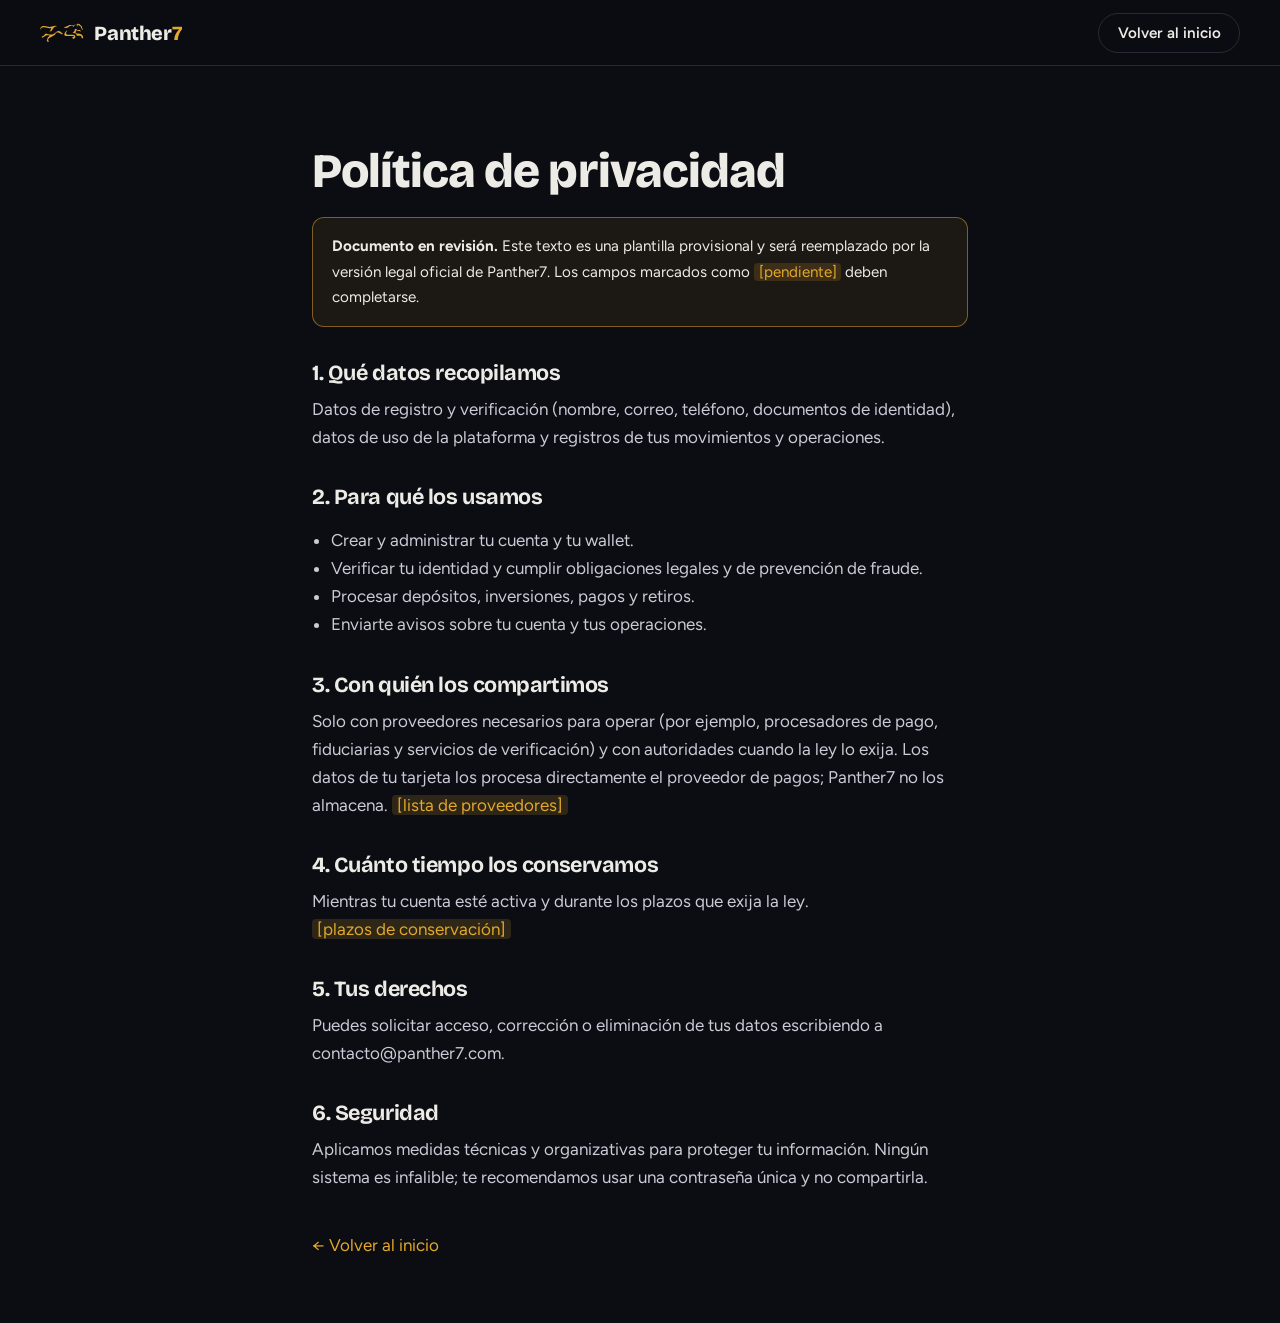
==== privacidad.html @ 4c56c74f "Contacto (correo y telefono), enlaces legales y paginas legales de plantilla marcadas como borrador " ====
<!doctype html>
<html lang="es">
<head>
<meta charset="utf-8">
<meta name="viewport" content="width=device-width,initial-scale=1">
<meta name="robots" content="noindex">
<title>Política de privacidad · Panther7</title>
<meta name="description" content="Política de privacidad de Panther7 (plantilla provisional).">
<meta name="theme-color" content="#0c0e13">
<link rel="icon" type="image/svg+xml" href="img/favicon.svg">
<link rel="preconnect" href="https://fonts.googleapis.com">
<link rel="preconnect" href="https://fonts.gstatic.com" crossorigin>
<link href="https://fonts.googleapis.com/css2?family=Bricolage+Grotesque:opsz,wght@12..96,500;12..96,700;12..96,800&family=Figtree:wght@400;500;600&display=swap" rel="stylesheet">
<link rel="stylesheet" href="css/site.css">
</head>
<body>
<header class="nav scrolled">
  <a class="brand" href="index.html" aria-label="Panther7"><img src="img/panther-gold.svg" alt="" width="44" height="19"><span>Panther<b>7</b></span></a>
  <div class="acciones"><a class="btn ghost" href="index.html">Volver al inicio</a></div>
</header>
<main class="legal">
<h1>Política de privacidad</h1>
<p class="borrador"><strong>Documento en revisión.</strong> Este texto es una plantilla provisional y será reemplazado por la versión legal oficial de Panther7. Los campos marcados como <span class="pendiente">[pendiente]</span> deben completarse.</p>

<h2>1. Qué datos recopilamos</h2>
<p>Datos de registro y verificación (nombre, correo, teléfono, documentos de identidad), datos de uso de la plataforma y registros de tus movimientos y operaciones.</p>
<h2>2. Para qué los usamos</h2>
<ul>
<li>Crear y administrar tu cuenta y tu wallet.</li>
<li>Verificar tu identidad y cumplir obligaciones legales y de prevención de fraude.</li>
<li>Procesar depósitos, inversiones, pagos y retiros.</li>
<li>Enviarte avisos sobre tu cuenta y tus operaciones.</li>
</ul>
<h2>3. Con quién los compartimos</h2>
<p>Solo con proveedores necesarios para operar (por ejemplo, procesadores de pago, fiduciarias y servicios de verificación) y con autoridades cuando la ley lo exija. Los datos de tu tarjeta los procesa directamente el proveedor de pagos; Panther7 no los almacena. <span class="pendiente">[lista de proveedores]</span></p>
<h2>4. Cuánto tiempo los conservamos</h2>
<p>Mientras tu cuenta esté activa y durante los plazos que exija la ley. <span class="pendiente">[plazos de conservación]</span></p>
<h2>5. Tus derechos</h2>
<p>Puedes solicitar acceso, corrección o eliminación de tus datos escribiendo a <a href="mailto:contacto@panther7.com">contacto@panther7.com</a>.</p>
<h2>6. Seguridad</h2>
<p>Aplicamos medidas técnicas y organizativas para proteger tu información. Ningún sistema es infalible; te recomendamos usar una contraseña única y no compartirla.</p>

<a class="volver" href="index.html">← Volver al inicio</a>
</main>
</body>
</html>
---- css/site.css ----
:root{
  --bg:#0b0d12; --panel:#12151c; --panel2:#171b24; --line:#262b38;
  --text:#ecebe6; --mute:#9aa1b2; --gold:#e3a82b; --gold-d:#b98512; --ink:#14100a;
  --r:16px; --max:1180px; --g:clamp(1.1rem,4vw,2.5rem);
  --display:'Bricolage Grotesque','Segoe UI',system-ui,sans-serif;
  --body:'Figtree','Segoe UI',system-ui,sans-serif;
}
*{box-sizing:border-box}
html{scroll-behavior:smooth;scroll-padding-top:5rem}
body{margin:0;background:var(--bg);color:var(--text);font:400 1.0625rem/1.65 var(--body);-webkit-font-smoothing:antialiased}
img{max-width:100%;display:block}
a{color:inherit;text-decoration:none}
h1,h2,h3{font-family:var(--display);margin:0;line-height:1.08;letter-spacing:-.02em}
p{margin:0}
.skip{position:absolute;left:-999px;top:.5rem;background:var(--gold);color:var(--ink);padding:.6rem 1rem;border-radius:10px;z-index:100}
.skip:focus{left:.5rem}
:focus-visible{outline:2px solid var(--gold);outline-offset:3px;border-radius:6px}

/* Barra */
.nav{position:sticky;top:0;z-index:50;display:flex;align-items:center;gap:1.5rem;padding:.8rem var(--g);background:rgba(11,13,18,.82);backdrop-filter:blur(14px);border-bottom:1px solid transparent;transition:border-color .2s}
.nav.scrolled{border-color:var(--line)}
.brand{display:flex;align-items:center;gap:.65rem;font:800 1.25rem/1 var(--display);letter-spacing:-.02em}
.brand b{color:var(--gold);font-weight:800}
.links{display:flex;gap:1.6rem;margin-left:1.5rem;font-size:.95rem;color:var(--mute)}
.links a{transition:color .15s}.links a:hover{color:var(--text)}
.acciones{margin-left:auto;display:flex;align-items:center;gap:.6rem}
.idioma{display:flex;padding:3px;border:1px solid var(--line);border-radius:999px;background:var(--panel)}
.idioma button{border:0;background:transparent;color:var(--mute);font:600 .78rem var(--body);padding:.32rem .65rem;border-radius:999px;cursor:pointer}
.idioma button[aria-pressed="true"]{background:var(--gold);color:var(--ink)}
.btn{display:inline-flex;align-items:center;justify-content:center;gap:.5rem;font:600 .95rem var(--body);padding:.62rem 1.15rem;border-radius:999px;border:1px solid transparent;cursor:pointer;transition:transform .15s,background .15s,border-color .15s,color .15s}
.btn.gold{background:var(--gold);color:var(--ink)}.btn.gold:hover{background:#f0b838;transform:translateY(-1px)}
.btn.ghost{border-color:var(--line);color:var(--text)}.btn.ghost:hover{border-color:var(--gold);color:var(--gold)}
.btn.grande{padding:.9rem 1.7rem;font-size:1.02rem}

/* Hero */
.hero{position:relative;overflow:hidden;display:grid;grid-template-columns:1.15fr .85fr;gap:3rem;align-items:center;max-width:var(--max);margin:0 auto;padding:clamp(3rem,9vw,7rem) var(--g) clamp(3rem,8vw,6rem)}
.hero-pantera{position:absolute;right:-8%;bottom:-6%;width:min(70vw,760px);opacity:.055;pointer-events:none;filter:saturate(0) brightness(2)}
.hero-txt{position:relative}
h1{font-size:clamp(2.5rem,6.2vw,4.9rem);font-weight:800;max-width:14ch}
.lead{margin-top:1.4rem;font-size:clamp(1.05rem,1.6vw,1.22rem);color:var(--mute);max-width:46ch}
.cta{display:flex;flex-wrap:wrap;gap:.8rem;margin-top:2rem}
.puntos{list-style:none;display:flex;flex-wrap:wrap;gap:.5rem 1.6rem;margin:2.2rem 0 0;padding:0;color:var(--mute);font-size:.92rem}
.puntos li{display:flex;align-items:center;gap:.55rem}
.puntos li::before{content:"";width:6px;height:6px;border-radius:50%;background:var(--gold)}

/* Flujo: del activo a la wallet (único movimiento de la página) */
.flujo{position:relative;margin:0;display:flex;flex-direction:column;align-items:stretch}
.nodo{display:flex;flex-direction:column;gap:.2rem;padding:1.1rem 1.3rem;border:1px solid var(--line);border-radius:var(--r);background:linear-gradient(180deg,var(--panel2),var(--panel))}
.nodo-t{font:700 1.05rem var(--display)}
.nodo-s{font-size:.88rem;color:var(--mute)}
.nodo.wallet{border-color:rgba(227,168,43,.55);box-shadow:0 0 0 4px rgba(227,168,43,.06),0 20px 60px rgba(227,168,43,.08)}
.nodo-n{font:800 clamp(1.9rem,3.4vw,2.6rem)/1.1 var(--display);color:var(--gold);font-variant-numeric:tabular-nums}
.nodo-n small{font-size:.95rem;color:var(--mute);font-weight:600}
.hilo{position:relative;width:2px;height:2.6rem;margin:0 auto;background:var(--line);overflow:hidden}
.hilo i{position:absolute;left:0;top:-40%;width:100%;height:40%;background:linear-gradient(var(--gold),transparent);animation:pulso 2.4s ease-in-out infinite}
.hilo:nth-of-type(4) i{animation-delay:1.2s}
@keyframes pulso{0%{top:-40%}100%{top:100%}}
.flujo figcaption{margin-top:.9rem;text-align:center;font-size:.8rem;color:var(--mute)}

/* Secciones */
.seccion{max-width:var(--max);margin:0 auto;padding:clamp(3.5rem,8vw,6.5rem) var(--g)}
.seccion.oscura{max-width:none;background:var(--panel);border-block:1px solid var(--line)}
.seccion.oscura>*{max-width:calc(var(--max) - 2*var(--g));margin-inline:auto}
.cabecera{margin-bottom:2.6rem;max-width:44rem}
.cabecera h2,.lado h2,.final h2{font-size:clamp(1.9rem,4vw,3rem);font-weight:800}
.cabecera p{margin-top:.9rem;color:var(--mute)}

.pasos{list-style:none;margin:0;padding:0;display:grid;grid-template-columns:repeat(4,1fr);gap:2rem;counter-reset:p}
.pasos li{position:relative;padding-top:1.1rem;border-top:1px solid var(--line)}
.pasos li::before{content:"";position:absolute;top:-1px;left:0;width:2.4rem;height:2px;background:var(--gold)}
.pasos .n{display:inline-block;margin-bottom:.8rem;font:800 .95rem var(--display);color:var(--gold)}
.pasos h3{font-size:1.2rem;margin-bottom:.5rem}
.pasos p{color:var(--mute);font-size:.98rem}

.rejilla{display:grid;grid-template-columns:repeat(6,1fr);gap:1.1rem}
.rejilla article{grid-column:span 3;padding:1.6rem;border:1px solid var(--line);border-radius:var(--r);background:var(--bg)}
.rejilla article.grande{grid-column:span 3;grid-row:span 2;display:flex;flex-direction:column;justify-content:flex-end;min-height:18rem;background:radial-gradient(120% 90% at 100% 0,rgba(227,168,43,.14),transparent 60%),var(--bg);border-color:rgba(227,168,43,.35)}
.rejilla h3{font-size:1.25rem;margin-bottom:.55rem}
.rejilla p{color:var(--mute);font-size:.98rem}
.rejilla .grande h3{font-size:clamp(1.5rem,2.6vw,2rem)}

.doble{display:grid;grid-template-columns:1.1fr .9fr;gap:1.2rem}
.lado{padding:clamp(1.8rem,4vw,3rem);border-radius:calc(var(--r) + 6px);border:1px solid rgba(227,168,43,.4);background:radial-gradient(100% 80% at 0 0,rgba(227,168,43,.1),transparent 60%),var(--panel);display:flex;flex-direction:column;gap:1.1rem;align-items:flex-start}
.lado.inv{border-color:var(--line);background:var(--panel)}
.lado p{color:var(--mute);max-width:42ch}
.lista{list-style:none;margin:.2rem 0 .6rem;padding:0;display:grid;gap:.5rem}
.lista li{padding-left:1.4rem;position:relative}
.lista li::before{content:"";position:absolute;left:0;top:.62em;width:.7rem;height:2px;background:var(--gold)}

.faq{max-width:50rem}
.faq details{border-bottom:1px solid var(--line)}
.faq summary{cursor:pointer;list-style:none;padding:1.15rem 2.2rem 1.15rem 0;font:600 1.12rem var(--display);position:relative}
.faq summary::-webkit-details-marker{display:none}
.faq summary::after{content:"+";position:absolute;right:.2rem;top:.95rem;font:400 1.6rem/1 var(--body);color:var(--gold);transition:transform .2s}
.faq details[open] summary::after{transform:rotate(45deg)}
.faq details p{padding:0 2.2rem 1.3rem 0;color:var(--mute)}

.final{text-align:center;padding:clamp(4rem,9vw,7rem) var(--g);max-width:var(--max);margin:0 auto}
.final p{margin:.9rem 0 1.8rem;color:var(--mute)}

.pie{border-top:1px solid var(--line);padding:2.2rem var(--g) 2.6rem;max-width:var(--max);margin:0 auto}
.pie-fila{display:flex;flex-wrap:wrap;gap:1rem;justify-content:space-between;align-items:center}
.pie nav{display:flex;gap:1.4rem;color:var(--mute);font-size:.95rem}
.pie nav a:hover{color:var(--gold)}
.aviso{margin-top:1.6rem;font-size:.82rem;color:var(--mute);max-width:62rem}
.copy{margin-top:1rem;font-size:.8rem;color:#6b7284}

/* Contacto */
.contacto-filas{display:grid;grid-template-columns:1fr 1fr;gap:1.1rem;max-width:44rem}
.contacto-filas a{display:flex;flex-direction:column;gap:.25rem;padding:1.3rem 1.5rem;border:1px solid var(--line);border-radius:var(--r);background:var(--panel);transition:border-color .15s}
.contacto-filas a:hover{border-color:var(--gold)}
.contacto-filas span{font-size:.88rem;color:var(--mute)}
.contacto-filas strong{font:700 1.2rem var(--display);overflow-wrap:anywhere}
.copy a{color:inherit;text-decoration:underline;text-underline-offset:3px}
.pie nav{flex-wrap:wrap}
/* Páginas legales */
.legal{max-width:46rem;margin:0 auto;padding:clamp(2.5rem,7vw,5rem) var(--g) 4rem}
.legal h1{font-size:clamp(2rem,5vw,3rem);max-width:none;margin-bottom:1.2rem}
.legal h2{font-size:1.35rem;margin:2.2rem 0 .6rem}
.legal p,.legal li{color:#c9ccd6}
.legal ul{padding-left:1.2rem}
.legal .borrador{margin:0 0 2rem;padding:1rem 1.2rem;border:1px solid rgba(227,168,43,.5);border-radius:12px;background:rgba(227,168,43,.08);color:var(--text);font-size:.95rem}
.legal .pendiente{background:rgba(227,168,43,.16);color:var(--gold);padding:0 .3em;border-radius:4px;white-space:nowrap}
.legal .volver{display:inline-block;margin-top:2.5rem;color:var(--gold)}
@media (max-width:640px){.contacto-filas{grid-template-columns:1fr}}
@media (max-width:980px){
  .links{display:none}
  .hero{grid-template-columns:1fr;gap:2.5rem}
  .flujo{max-width:26rem}
  .pasos{grid-template-columns:repeat(2,1fr)}
  .rejilla article,.rejilla article.grande{grid-column:span 6;grid-row:auto;min-height:0}
  .rejilla article:nth-child(n+4){grid-column:span 3}
  .doble{grid-template-columns:1fr}
}
@media (max-width:640px){
  .nav{gap:.6rem}
  .nav .btn.ghost{display:none}
  .brand span{font-size:1.1rem}
  .pasos{grid-template-columns:1fr}
  .rejilla{grid-template-columns:1fr}
  .rejilla article:nth-child(n){grid-column:span 6}
  .cta .btn{flex:1 1 100%}
}
@media (prefers-reduced-motion:reduce){
  html{scroll-behavior:auto}
  .hilo i{animation:none;top:0;height:100%;opacity:.5}
  .btn,.links a{transition:none}
}
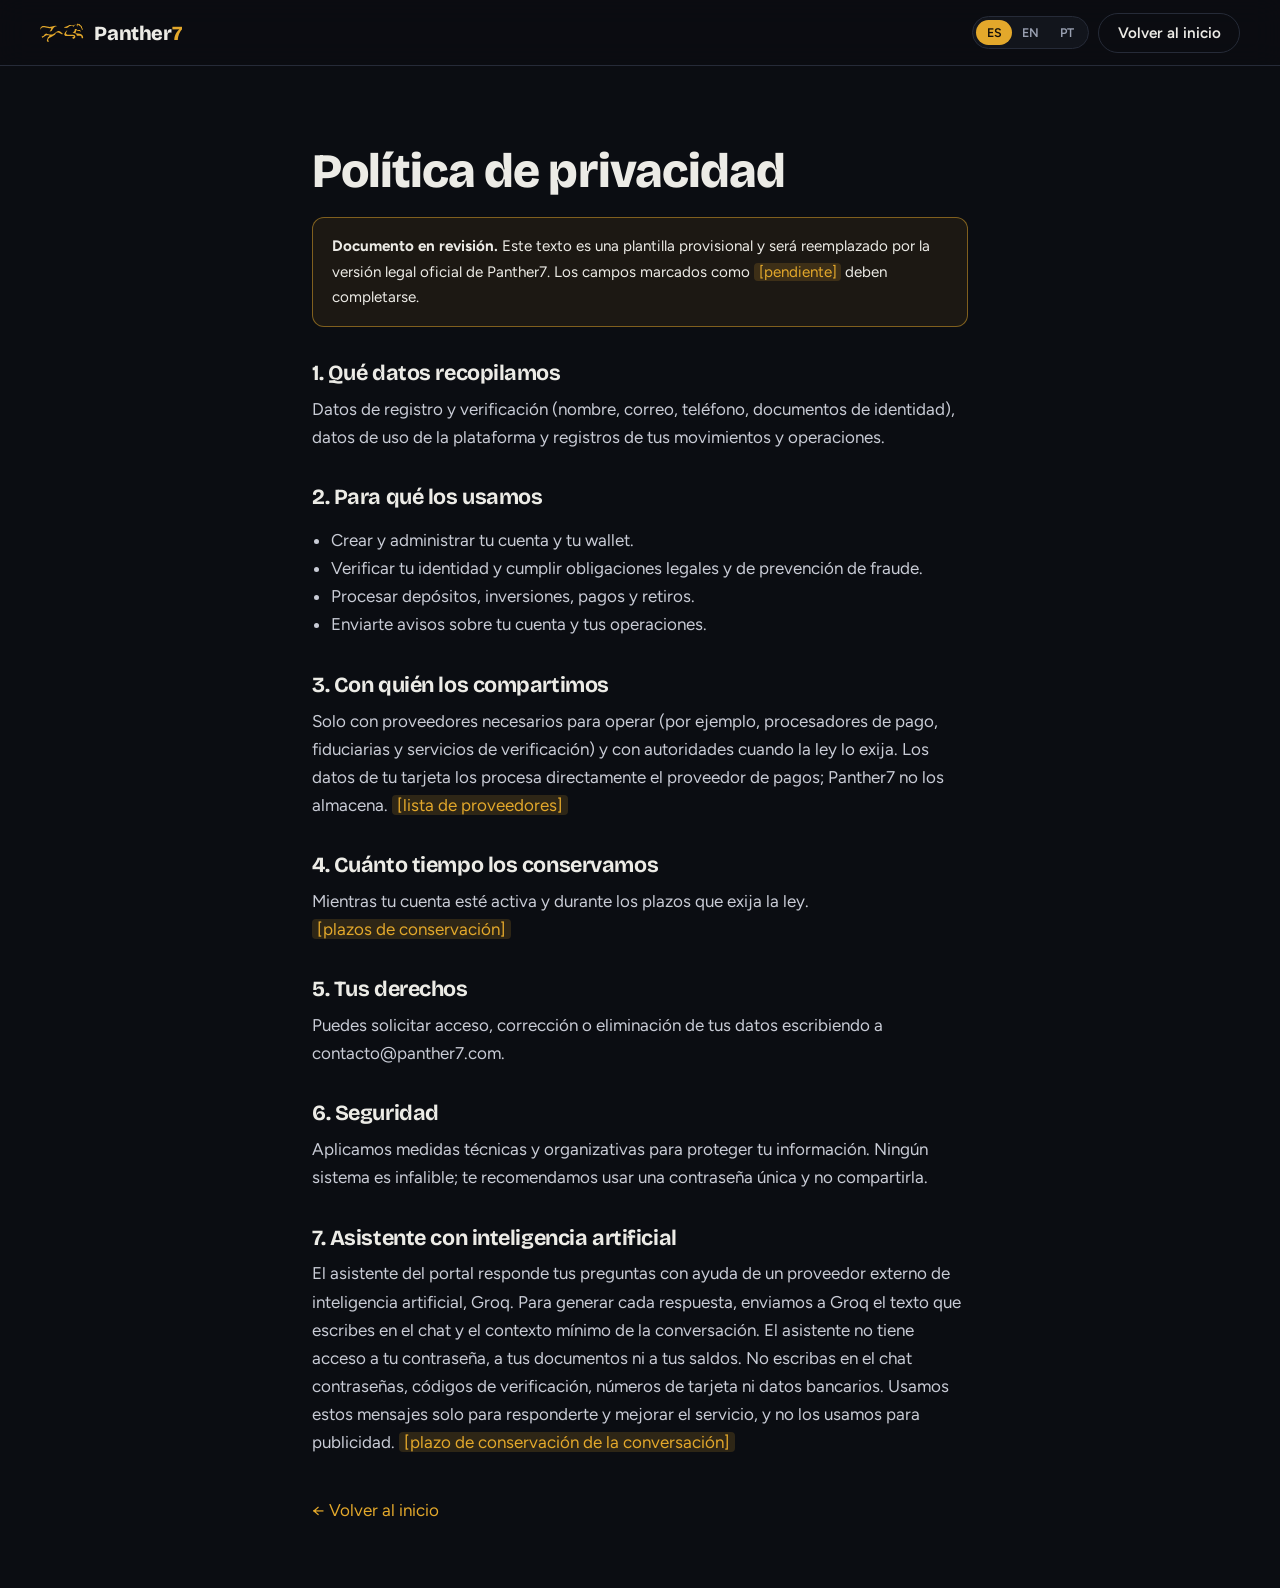
==== commit 70a24056: "Privacidad: seccion del asistente de IA (Groq) y selector ES/EN/PT Co-Authored-By: Claude Sonnet 5.5" ====
--- a/privacidad.html
+++ b/privacidad.html
@@ -16,31 +16,46 @@
 <body>
 <header class="nav scrolled">
   <a class="brand" href="index.html" aria-label="Panther7"><img src="img/panther-gold.svg" alt="" width="44" height="19"><span>Panther<b>7</b></span></a>
-  <div class="acciones"><a class="btn ghost" href="index.html">Volver al inicio</a></div>
+  <div class="acciones"><div class="idioma" role="group" aria-label="Idioma"><button type="button" data-lang="es" aria-pressed="true">ES</button><button type="button" data-lang="en" aria-pressed="false">EN</button><button type="button" data-lang="pt" aria-pressed="false">PT</button></div> <a class="btn ghost" href="index.html" data-i18n="ini">Volver al inicio</a></div>
 </header>
 <main class="legal">
-<h1>Política de privacidad</h1>
-<p class="borrador"><strong>Documento en revisión.</strong> Este texto es una plantilla provisional y será reemplazado por la versión legal oficial de Panther7. Los campos marcados como <span class="pendiente">[pendiente]</span> deben completarse.</p>
+<h1 data-i18n="h1">Política de privacidad</h1>
+<p class="borrador" data-i18n="bor"><strong>Documento en revisión.</strong> Este texto es una plantilla provisional y será reemplazado por la versión legal oficial de Panther7. Los campos marcados como <span class="pendiente">[pendiente]</span> deben completarse.</p>
 
-<h2>1. Qué datos recopilamos</h2>
-<p>Datos de registro y verificación (nombre, correo, teléfono, documentos de identidad), datos de uso de la plataforma y registros de tus movimientos y operaciones.</p>
-<h2>2. Para qué los usamos</h2>
+<h2 data-i18n="h1t">1. Qué datos recopilamos</h2>
+<p data-i18n="h1p">Datos de registro y verificación (nombre, correo, teléfono, documentos de identidad), datos de uso de la plataforma y registros de tus movimientos y operaciones.</p>
+<h2 data-i18n="h2t">2. Para qué los usamos</h2>
 <ul>
-<li>Crear y administrar tu cuenta y tu wallet.</li>
-<li>Verificar tu identidad y cumplir obligaciones legales y de prevención de fraude.</li>
-<li>Procesar depósitos, inversiones, pagos y retiros.</li>
-<li>Enviarte avisos sobre tu cuenta y tus operaciones.</li>
+<li data-i18n="l1">Crear y administrar tu cuenta y tu wallet.</li>
+<li data-i18n="l2">Verificar tu identidad y cumplir obligaciones legales y de prevención de fraude.</li>
+<li data-i18n="l3">Procesar depósitos, inversiones, pagos y retiros.</li>
+<li data-i18n="l4">Enviarte avisos sobre tu cuenta y tus operaciones.</li>
 </ul>
-<h2>3. Con quién los compartimos</h2>
-<p>Solo con proveedores necesarios para operar (por ejemplo, procesadores de pago, fiduciarias y servicios de verificación) y con autoridades cuando la ley lo exija. Los datos de tu tarjeta los procesa directamente el proveedor de pagos; Panther7 no los almacena. <span class="pendiente">[lista de proveedores]</span></p>
-<h2>4. Cuánto tiempo los conservamos</h2>
-<p>Mientras tu cuenta esté activa y durante los plazos que exija la ley. <span class="pendiente">[plazos de conservación]</span></p>
-<h2>5. Tus derechos</h2>
-<p>Puedes solicitar acceso, corrección o eliminación de tus datos escribiendo a <a href="mailto:contacto@panther7.com">contacto@panther7.com</a>.</p>
-<h2>6. Seguridad</h2>
-<p>Aplicamos medidas técnicas y organizativas para proteger tu información. Ningún sistema es infalible; te recomendamos usar una contraseña única y no compartirla.</p>
+<h2 data-i18n="h3t">3. Con quién los compartimos</h2>
+<p data-i18n="h3p">Solo con proveedores necesarios para operar (por ejemplo, procesadores de pago, fiduciarias y servicios de verificación) y con autoridades cuando la ley lo exija. Los datos de tu tarjeta los procesa directamente el proveedor de pagos; Panther7 no los almacena. <span class="pendiente">[lista de proveedores]</span></p>
+<h2 data-i18n="h4t">4. Cuánto tiempo los conservamos</h2>
+<p data-i18n="h4p">Mientras tu cuenta esté activa y durante los plazos que exija la ley. <span class="pendiente">[plazos de conservación]</span></p>
+<h2 data-i18n="h5t">5. Tus derechos</h2>
+<p data-i18n="h5p">Puedes solicitar acceso, corrección o eliminación de tus datos escribiendo a <a href="mailto:contacto@panther7.com">contacto@panther7.com</a>.</p>
+<h2 data-i18n="h6t">6. Seguridad</h2>
+<p data-i18n="h6p">Aplicamos medidas técnicas y organizativas para proteger tu información. Ningún sistema es infalible; te recomendamos usar una contraseña única y no compartirla.</p>
 
-<a class="volver" href="index.html">← Volver al inicio</a>
+<h2 data-i18n="h7t">7. Asistente con inteligencia artificial</h2>
+<p data-i18n="h7p">El asistente del portal responde tus preguntas con ayuda de un proveedor externo de inteligencia artificial, Groq. Para generar cada respuesta, enviamos a Groq el texto que escribes en el chat y el contexto mínimo de la conversación. El asistente no tiene acceso a tu contraseña, a tus documentos ni a tus saldos. No escribas en el chat contraseñas, códigos de verificación, números de tarjeta ni datos bancarios. Usamos estos mensajes solo para responderte y mejorar el servicio, y no los usamos para publicidad. <span class="pendiente">[plazo de conservación de la conversación]</span></p>
+
+<a class="volver" href="index.html" data-i18n="vol">← Volver al inicio</a>
 </main>
+<script>
+(function(){
+var D={"es": {"h1": "Política de privacidad", "bor": "<strong>Documento en revisión.</strong> Este texto es una plantilla provisional y será reemplazado por la versión legal oficial de Panther7. Los campos marcados como <span class=\"pendiente\">[pendiente]</span> deben completarse.", "h1t": "1. Qué datos recopilamos", "h1p": "Datos de registro y verificación (nombre, correo, teléfono, documentos de identidad), datos de uso de la plataforma y registros de tus movimientos y operaciones.", "h2t": "2. Para qué los usamos", "l1": "Crear y administrar tu cuenta y tu wallet.", "l2": "Verificar tu identidad y cumplir obligaciones legales y de prevención de fraude.", "l3": "Procesar depósitos, inversiones, pagos y retiros.", "l4": "Enviarte avisos sobre tu cuenta y tus operaciones.", "h3t": "3. Con quién los compartimos", "h3p": "Solo con proveedores necesarios para operar (por ejemplo, procesadores de pago, fiduciarias y servicios de verificación) y con autoridades cuando la ley lo exija. Los datos de tu tarjeta los procesa directamente el proveedor de pagos; Panther7 no los almacena. <span class=\"pendiente\">[lista de proveedores]</span>", "h4t": "4. Cuánto tiempo los conservamos", "h4p": "Mientras tu cuenta esté activa y durante los plazos que exija la ley. <span class=\"pendiente\">[plazos de conservación]</span>", "h5t": "5. Tus derechos", "h5p": "Puedes solicitar acceso, corrección o eliminación de tus datos escribiendo a <a href=\"mailto:contacto@panther7.com\">contacto@panther7.com", "h6t": "6. Seguridad", "h6p": "Aplicamos medidas técnicas y organizativas para proteger tu información. Ningún sistema es infalible; te recomendamos usar una contraseña única y no compartirla.", "h7t": "7. Asistente con inteligencia artificial", "h7p": "El asistente del portal responde tus preguntas con ayuda de un proveedor externo de inteligencia artificial, Groq. Para generar cada respuesta, enviamos a Groq el texto que escribes en el chat y el contexto mínimo de la conversación. El asistente no tiene acceso a tu contraseña, a tus documentos ni a tus saldos. No escribas en el chat contraseñas, códigos de verificación, números de tarjeta ni datos bancarios. Usamos estos mensajes solo para responderte y mejorar el servicio, y no los usamos para publicidad. <span class=\"pendiente\">[plazo de conservación de la conversación]</span>", "vol": "← Volver al inicio", "ini": "Volver al inicio"}, "en": {"h1": "Privacy policy", "bor": "<strong>Document under review.</strong> This text is a provisional template and will be replaced by Panther7's official legal version. Fields marked <span class=\"pendiente\">[pending]</span> must be completed.", "h1t": "1. What data we collect", "h1p": "Registration and verification data (name, email, phone, identity documents), platform usage data, and records of your movements and transactions.", "h2t": "2. What we use it for", "l1": "Creating and managing your account and wallet.", "l2": "Verifying your identity and meeting legal and fraud-prevention obligations.", "l3": "Processing deposits, investments, payments and withdrawals.", "l4": "Sending you notices about your account and transactions.", "h3t": "3. Who we share it with", "h3p": "Only with providers needed to operate (for example, payment processors, trustees and verification services) and with authorities when the law requires it. Your card data is processed directly by the payment provider; Panther7 does not store it. <span class=\"pendiente\">[list of providers]</span>", "h4t": "4. How long we keep it", "h4p": "While your account is active and for the periods required by law. <span class=\"pendiente\">[retention periods]</span>", "h5t": "5. Your rights", "h5p": "You can request access to, correction of or deletion of your data by writing to <a href=\"mailto:contacto@panther7.com\">contacto@panther7.com</a>.", "h6t": "6. Security", "h6p": "We apply technical and organizational measures to protect your information. No system is infallible; we recommend using a unique password and not sharing it.", "h7t": "7. Artificial intelligence assistant", "h7p": "The portal assistant answers your questions with the help of an external artificial intelligence provider, Groq. To generate each answer, we send Groq the text you type in the chat and the minimum conversation context. The assistant has no access to your password, your documents or your balances. Do not type passwords, verification codes, card numbers or bank details in the chat. We use these messages only to answer you and to improve the service, and we do not use them for advertising. <span class=\"pendiente\">[conversation retention period]</span>", "vol": "← Back to home", "ini": "Back to home"}, "pt": {"h1": "Política de privacidade", "bor": "<strong>Documento em revisão.</strong> Este texto é um modelo provisório e será substituído pela versão jurídica oficial da Panther7. Os campos marcados como <span class=\"pendiente\">[pendente]</span> devem ser preenchidos.", "h1t": "1. Quais dados coletamos", "h1p": "Dados de cadastro e verificação (nome, e-mail, telefone, documentos de identidade), dados de uso da plataforma e registros das suas movimentações e operações.", "h2t": "2. Para que os usamos", "l1": "Criar e administrar sua conta e sua wallet.", "l2": "Verificar sua identidade e cumprir obrigações legais e de prevenção a fraudes.", "l3": "Processar depósitos, investimentos, pagamentos e saques.", "l4": "Enviar avisos sobre sua conta e suas operações.", "h3t": "3. Com quem os compartilhamos", "h3p": "Somente com fornecedores necessários para operar (por exemplo, processadores de pagamento, fiduciárias e serviços de verificação) e com autoridades quando a lei exigir. Os dados do seu cartão são processados diretamente pelo provedor de pagamentos; a Panther7 não os armazena. <span class=\"pendiente\">[lista de fornecedores]</span>", "h4t": "4. Por quanto tempo os mantemos", "h4p": "Enquanto sua conta estiver ativa e pelos prazos exigidos por lei. <span class=\"pendiente\">[prazos de retenção]</span>", "h5t": "5. Seus direitos", "h5p": "Você pode solicitar acesso, correção ou exclusão dos seus dados escrevendo para <a href=\"mailto:contacto@panther7.com\">contacto@panther7.com</a>.", "h6t": "6. Segurança", "h6p": "Aplicamos medidas técnicas e organizacionais para proteger suas informações. Nenhum sistema é infalível; recomendamos usar uma senha única e não compartilhá-la.", "h7t": "7. Assistente com inteligência artificial", "h7p": "O assistente do portal responde às suas perguntas com a ajuda de um provedor externo de inteligência artificial, a Groq. Para gerar cada resposta, enviamos à Groq o texto que você digita no chat e o contexto mínimo da conversa. O assistente não tem acesso à sua senha, aos seus documentos nem aos seus saldos. Não digite no chat senhas, códigos de verificação, números de cartão nem dados bancários. Usamos essas mensagens apenas para responder a você e melhorar o serviço, e não as usamos para publicidade. <span class=\"pendiente\">[prazo de retenção da conversa]</span>", "vol": "← Voltar ao início", "ini": "Voltar ao início"}};
+var TT={"es": "Política de privacidad · Panther7", "en": "Privacy policy · Panther7", "pt": "Política de privacidade · Panther7"};
+var ns=document.querySelectorAll('[data-i18n]');
+function ap(l){document.documentElement.lang=l;ns.forEach(function(n){var v=D[l][n.getAttribute('data-i18n')];if(v!=null)n.innerHTML=v;});document.title=TT[l];
+document.querySelectorAll('.idioma button').forEach(function(b){b.setAttribute('aria-pressed',b.dataset.lang===l?'true':'false');});}
+document.querySelectorAll('.idioma button').forEach(function(b){b.addEventListener('click',function(){try{localStorage.setItem('p7-idioma-web',b.dataset.lang);}catch(e){}ap(b.dataset.lang);});});
+var l='es';try{var q=new URLSearchParams(location.search).get('lang')||localStorage.getItem('p7-idioma-web');if(q&&D[q])l=q;}catch(e){}
+if(l!=='es')ap(l);
+})();
+</script>
 </body>
 </html>
--- a/css/site.css
+++ b/css/site.css
@@ -146,3 +146,256 @@
   .hilo i{animation:none;top:0;height:100%;opacity:.5}
   .btn,.links a{transition:none}
 }
+
+/* ===== borrador ampliado ===== */
+.cifras{max-width:var(--max);margin:0 auto;padding:0 var(--g);display:grid;grid-template-columns:repeat(4,1fr);gap:1px;background:var(--line);border:1px solid var(--line);border-radius:var(--r);overflow:hidden;margin-block:1rem 0}
+.cifras>div{background:var(--panel);padding:1.6rem 1.2rem}
+.cifras strong{display:block;font:800 clamp(1.8rem,4vw,2.8rem)/1 var(--display);color:var(--gold)}
+.cifras span{color:var(--mute);font-size:.95rem}
+.nota-borrador{grid-column:1/-1;background:var(--bg);margin:0;padding:.5rem 1rem;font-size:.8rem;color:var(--mute);text-align:center}
+.metodos{list-style:none;margin:0;padding:0;display:grid;grid-template-columns:repeat(4,1fr);gap:1rem}
+.metodos li{background:var(--panel);border:1px solid var(--line);border-radius:var(--r);padding:1.4rem}
+.metodos b{display:block;font:700 1.15rem var(--display);margin-bottom:.4rem}
+.metodos span{color:var(--mute);font-size:.95rem}
+.tabs{display:flex;gap:.4rem;margin-bottom:1rem}
+.tabs button{font:600 .95rem var(--body);color:var(--mute);background:transparent;border:1px solid var(--line);border-radius:999px;padding:.5rem 1.1rem;cursor:pointer}
+.tabs button[aria-selected=true]{background:var(--gold);color:var(--ink);border-color:var(--gold)}
+.ventana{background:var(--bg);border:1px solid var(--line);border-radius:var(--r);overflow:hidden;max-width:46rem}
+.barra{display:flex;align-items:center;gap:.4rem;padding:.7rem 1rem;border-bottom:1px solid var(--line);color:var(--mute);font-size:.8rem}
+.barra i{width:.6rem;height:.6rem;border-radius:50%;background:var(--line)}
+.barra span{margin-left:.6rem}
+.vista{padding:1.5rem}
+.vista[hidden]{display:none}
+.saldo span{display:block;color:var(--mute);font-size:.9rem}
+.saldo strong{font:800 2.2rem var(--display)}
+.saldo small{font-size:1rem;color:var(--gold)}
+.saldo svg{display:block;width:100%;height:60px;margin-top:.8rem}
+.mono{font-family:ui-monospace,Consolas,monospace!important;font-size:1.4rem!important}
+.movs,.docs{list-style:none;margin:1.2rem 0 0;padding:0}
+.movs li,.docs li{display:flex;justify-content:space-between;padding:.7rem 0;border-top:1px solid var(--line)}
+.movs .titulo,.docs .titulo{color:var(--mute);font-size:.85rem;border-top:0}
+.pos{color:#5ec98a}.neg{color:#e58a7e}
+.avance{display:flex;align-items:center;gap:.8rem;margin-top:1rem;flex-wrap:wrap}
+.avance>span{color:var(--mute);font-size:.9rem}
+.bar{flex:1;min-width:8rem;height:.55rem;background:var(--line);border-radius:99px;overflow:hidden}
+.bar i{display:block;height:100%;background:var(--gold);border-radius:99px}
+.datos{display:flex;gap:2.5rem;margin-top:1.2rem}
+.datos span{display:block;color:var(--mute);font-size:.85rem}
+.botones{display:flex;gap:.5rem;margin-top:1rem;flex-wrap:wrap}
+.botones span{border:1px solid var(--line);border-radius:999px;padding:.35rem .9rem;font-size:.9rem}
+.ejemplos{display:grid;grid-template-columns:repeat(3,1fr);gap:1rem}
+.ejemplos article{background:var(--panel);border:1px solid var(--line);border-radius:var(--r);padding:1.5rem}
+.insignia{display:inline-block;font-size:.78rem;color:var(--gold);border:1px solid var(--gold-d);border-radius:99px;padding:.15rem .7rem}
+.ejemplos h3{font:700 1.3rem var(--display);margin:.9rem 0 .2rem}
+.ub{color:var(--mute);margin:0 0 1rem}
+.ejemplos dl{margin:0;display:grid;grid-template-columns:repeat(3,auto);gap:.6rem;justify-content:space-between}
+.ejemplos dt{color:var(--mute);font-size:.8rem}.ejemplos dd{margin:0;font-weight:600;font-size:.95rem}
+.sim-caja{display:grid;grid-template-columns:1.2fr 1fr;gap:2rem;background:var(--panel);border:1px solid var(--line);border-radius:var(--r);padding:clamp(1.3rem,3vw,2.2rem);align-items:center}
+.sim-controles label{display:flex;justify-content:space-between;margin:1rem 0 .4rem}
+.sim-controles label:first-child{margin-top:0}
+.sim-controles output{color:var(--gold);font-weight:700}
+.sim-controles input{width:100%;accent-color:var(--gold)}
+.sim-res div{padding:.9rem 0;border-bottom:1px solid var(--line)}
+.sim-res div:last-child{border:0}
+.sim-res span{display:block;color:var(--mute);font-size:.9rem}
+.sim-res strong{font:800 1.8rem var(--display)}
+.oro{color:var(--gold)}
+.sim-aviso{margin-top:1rem;color:var(--mute);font-size:.85rem}
+.ciclo{list-style:none;margin:0;padding:0;display:grid;grid-template-columns:repeat(5,1fr);gap:1rem;counter-reset:c}
+.ciclo li{counter-increment:c;border-top:2px solid var(--line);padding-top:1rem;position:relative}
+.ciclo li::before{content:counter(c);position:absolute;top:-.85rem;left:0;background:var(--bg);color:var(--gold);font:800 1rem var(--display);padding-right:.6rem}
+.ciclo h3{font:700 1.05rem var(--display);margin:.4rem 0 .4rem}
+.ciclo p{color:var(--mute);font-size:.92rem;margin:0}
+.nos h2{font-size:clamp(1.9rem,4vw,2.6rem);font-weight:800;margin-bottom:1rem}
+.nos p{color:var(--mute)}
+.valores{list-style:none;margin:0;padding:0;display:grid;gap:.8rem}
+.valores li{background:var(--panel);border:1px solid var(--line);border-radius:var(--r);padding:1.1rem 1.3rem}
+.valores b{display:block;font:700 1.05rem var(--display)}
+.valores span{color:var(--mute);font-size:.93rem}
+.aliados{margin-top:2.5rem}
+.aliados h3{font:700 1rem var(--display);color:var(--mute);margin-bottom:.8rem}
+.slots{display:grid;grid-template-columns:repeat(4,1fr);gap:1rem}
+.slots span{border:1px dashed var(--line);border-radius:var(--r);padding:1.4rem;text-align:center;color:var(--mute);font-size:.9rem}
+@media (max-width:980px){
+  .cifras,.metodos{grid-template-columns:repeat(2,1fr)}
+  .ejemplos{grid-template-columns:1fr}
+  .sim-caja{grid-template-columns:1fr}
+  .ciclo{grid-template-columns:1fr 1fr}
+  .slots{grid-template-columns:repeat(2,1fr)}
+}
+@media (max-width:640px){
+  .ciclo{grid-template-columns:1fr}
+  .datos{gap:1.5rem}
+}
+.datos b>span,.ejemplos dd>span{display:inline;color:inherit;font-size:inherit}
+
+/* ===== vistas y navegación ===== */
+[hidden]{display:none!important}
+.links a[aria-current]{color:var(--text);box-shadow:0 2px 0 var(--gold)}
+.links a{padding:.35rem 0}
+#contenido.entra{animation:entra .28s ease-out}
+@keyframes entra{from{opacity:0;transform:translateY(8px)}to{opacity:1;transform:none}}
+.con-vistas .seccion:first-child,.con-vistas .hero:first-child{min-height:0}
+.atajos{max-width:var(--max);margin:2.5rem auto 0;padding:0 var(--g);display:grid;grid-template-columns:repeat(3,1fr);gap:1rem}
+.atajos a{background:var(--panel);border:1px solid var(--line);border-radius:var(--r);padding:1.4rem 1.5rem;transition:border-color .2s,transform .2s}
+.atajos a:hover{border-color:var(--gold-d);transform:translateY(-2px)}
+.atajos b{display:block;font:700 1.2rem var(--display);margin-bottom:.3rem}
+.atajos span{color:var(--mute);font-size:.95rem}
+.cifras{margin-top:2.5rem}
+@media (max-width:980px){
+  .nav{flex-wrap:wrap;row-gap:.4rem}
+  .links{display:flex!important;order:3;width:100%;margin:0;gap:1.2rem;overflow-x:auto;scrollbar-width:none;padding-bottom:.2rem;white-space:nowrap}
+  .links::-webkit-scrollbar{display:none}
+  .acciones{margin-left:auto}
+  .atajos{grid-template-columns:repeat(2,1fr)}
+}
+@media (max-width:640px){.atajos{grid-template-columns:1fr}}
+@media (prefers-reduced-motion:reduce){#contenido.entra{animation:none}}
+.cifras{padding:0;width:min(calc(var(--max) - 2*var(--g)),calc(100% - 2*var(--g)))}
+.atajos{width:min(calc(var(--max) - 2*var(--g)),calc(100% - 2*var(--g)));padding:0}
+
+/* ===== simulador interactivo ===== */
+.sim-caja{align-items:start!important}
+.sim-t{margin:1.3rem 0 .5rem;color:var(--mute);font-size:.9rem}
+.chips{display:flex;flex-wrap:wrap;gap:.4rem;margin-top:.6rem}
+.chips button{font:600 .9rem var(--body);color:var(--text);background:var(--bg);border:1px solid var(--line);border-radius:999px;padding:.4rem .95rem;cursor:pointer;transition:background .15s,border-color .15s}
+.chips button:hover{border-color:var(--gold-d)}
+.chips button.on{background:var(--gold);color:var(--ink);border-color:var(--gold)}
+.sw{display:flex;align-items:center;gap:.6rem;margin-top:1.4rem!important;cursor:pointer;justify-content:flex-start!important}
+.sw input{width:1.1rem;height:1.1rem;accent-color:var(--gold)}
+.sim-res .sim-total{border-bottom:1px solid var(--line);padding-top:0}
+.sim-res .sim-total strong{font-size:clamp(2rem,5vw,2.8rem)}
+.sim-fila{display:grid;grid-template-columns:repeat(3,1fr);gap:.8rem;padding:.9rem 0}
+.sim-res .sim-fila div{padding:0;border:0}
+.sim-fila b{font:700 1.15rem var(--display)}
+.sim-res .sim-t{margin-top:.4rem}
+.sim-barras{display:flex;align-items:flex-end;gap:3px;height:130px;border-bottom:1px solid var(--line)}
+.barra-s{flex:1;background:var(--line);border-radius:4px 4px 0 0;display:flex;flex-direction:column;justify-content:flex-end;overflow:hidden;transition:height .35s ease;min-width:2px}
+.barra-s i{display:block;background:var(--gold);width:100%;transition:height .35s ease}
+.leyenda{display:flex;align-items:center;gap:.4rem;font-size:.82rem;color:var(--mute);margin:.6rem 0 0}
+.leyenda i{width:.7rem;height:.7rem;border-radius:3px;display:inline-block}
+.leyenda .k1{background:var(--line)}.leyenda .k2{background:var(--gold);margin-left:.8rem}
+@media (prefers-reduced-motion:reduce){.barra-s,.barra-s i{transition:none}}
+
+/* ===== formulario de contacto ===== */
+.form{margin-top:2rem;max-width:44rem;display:grid;gap:1rem;background:var(--panel);border:1px solid var(--line);border-radius:var(--r);padding:clamp(1.2rem,3vw,2rem)}
+.form label{display:grid;gap:.4rem;font-size:.92rem;color:var(--mute)}
+.form input,.form select,.form textarea{font:400 1rem var(--body);color:var(--text);background:var(--bg);border:1px solid var(--line);border-radius:12px;padding:.7rem .9rem;width:100%}
+.form input:focus,.form select:focus,.form textarea:focus{outline:2px solid var(--gold);outline-offset:1px;border-color:var(--gold)}
+.form textarea{resize:vertical;min-height:8rem}
+.fila2{display:grid;grid-template-columns:1fr 1fr;gap:1rem}
+.fila2.cap{align-items:end}
+.fila2.cap .btn{height:3rem}
+.trampa{position:absolute!important;left:-9999px;width:1px;height:1px;opacity:0}
+.estado{margin:0;padding:.7rem 1rem;border-radius:12px;font-size:.95rem}
+.estado.ok{background:rgba(94,201,138,.12);color:#5ec98a}
+.estado.mal{background:rgba(229,138,126,.12);color:#e58a7e}
+@media (max-width:640px){.fila2{grid-template-columns:1fr}}
+
+/* ===== v2: dos públicos y tokenización ===== */
+.dual{max-width:var(--max);margin:0 auto;padding:0 var(--g);display:grid;grid-template-columns:1fr 1fr;gap:1rem;margin-top:1rem}
+.camino{display:block;border:1px solid var(--line);border-radius:calc(var(--r) + 4px);padding:clamp(1.5rem,3vw,2.3rem);background:var(--panel);transition:border-color .2s,transform .2s;position:relative;overflow:hidden}
+.camino.inv{background:linear-gradient(160deg,rgba(227,168,43,.14),var(--panel) 60%);border-color:var(--gold-d)}
+.camino:hover{transform:translateY(-3px);border-color:var(--gold)}
+.camino h2{font:800 clamp(1.5rem,3vw,2.1rem) var(--display);margin:0 0 .6rem}
+.camino p{color:var(--mute);margin:0 0 1.2rem;max-width:34rem}
+.camino .ir{color:var(--gold);font-weight:700}
+.camino .ir::after{content:" →"}
+.tres{list-style:none;margin:0;padding:0;display:grid;grid-template-columns:repeat(3,1fr);gap:1rem}
+.tres li{border-top:2px solid var(--gold);padding-top:1rem}
+.tres b{display:block;font:700 1.2rem var(--display);margin-bottom:.35rem}
+.tres span{color:var(--mute)}
+.tres.uno{grid-template-columns:1fr 1fr;gap:1.2rem}
+.enlace{display:inline-block;margin-top:1.6rem;color:var(--gold);font-weight:700}
+.enlace::after{content:" →"}
+.chips-tipos{list-style:none;margin:0;padding:0;display:flex;flex-wrap:wrap;gap:.6rem}
+.chips-tipos li{border:1px solid var(--line);background:var(--panel);border-radius:999px;padding:.55rem 1.2rem;font-weight:600}
+.tarjetas{list-style:none;margin:0;padding:0;display:grid;grid-template-columns:repeat(3,1fr);gap:1rem}
+.tarjetas li{background:var(--panel);border:1px solid var(--line);border-radius:var(--r);padding:1.4rem 1.5rem}
+.oscura .tarjetas li{background:var(--bg)}
+.tarjetas b{display:block;font:700 1.15rem var(--display);margin-bottom:.4rem}
+.tarjetas span{color:var(--mute);font-size:.96rem}
+.ciclo.seis{grid-template-columns:repeat(3,1fr);row-gap:2rem}
+.pro-h,.tok-h{align-items:center;gap:2.5rem}
+.pro-h h2,.tok-h h2{font-size:clamp(1.9rem,4vw,3rem);font-weight:800;margin-bottom:1rem}
+.pro-h p,.tok-h p{color:var(--mute)}
+.pro-h .btn{margin-top:1.4rem}
+.analogia{margin:0;background:var(--panel);border:1px solid var(--line);border-radius:var(--r);padding:1.6rem;text-align:center}
+.ana-bloque{border:1px solid var(--gold-d);border-radius:12px;padding:1.1rem;background:rgba(227,168,43,.08)}
+.ana-bloque span{display:block;color:var(--mute);font-size:.9rem}
+.ana-bloque b{font:800 1.8rem var(--display);color:var(--gold)}
+.ana-flecha{color:var(--mute);margin:.6rem 0;font-size:1.3rem}
+.ana-tokens{display:grid;grid-template-columns:repeat(6,1fr);gap:.4rem}
+.ana-tokens i{aspect-ratio:1;border-radius:50%;border:2px solid var(--gold);background:rgba(227,168,43,.15)}
+.analogia figcaption{margin-top:1rem;color:var(--mute);font-size:.9rem}
+.tabla-caja{overflow-x:auto;border:1px solid var(--line);border-radius:var(--r);background:var(--bg)}
+.tabla{width:100%;border-collapse:collapse;min-width:34rem}
+.tabla th,.tabla td{text-align:left;padding:.95rem 1.2rem;border-bottom:1px solid var(--line);font-size:.98rem}
+.tabla tbody tr:last-child th,.tabla tbody tr:last-child td{border-bottom:0}
+.tabla thead th{font:700 1rem var(--display);color:var(--mute)}
+.tabla tbody th{font-weight:600;color:var(--text);width:28%}
+.tabla td{color:var(--mute)}
+.col-p7,.tabla td:nth-child(2){background:rgba(227,168,43,.08)}
+.tabla thead .col-p7{color:var(--gold)}
+.tabla td:nth-child(2){color:var(--text)}
+@media (max-width:980px){
+  .dual{grid-template-columns:1fr}
+  .tres,.tarjetas,.ciclo.seis{grid-template-columns:1fr 1fr}
+}
+@media (max-width:640px){
+  .tres,.tres.uno,.tarjetas,.ciclo.seis{grid-template-columns:1fr}
+}
+.pro-h p,.tok-h p{margin:0 0 1rem}
+
+/* ===== menú móvil desplegable ===== */
+.menu-btn,.solo-movil{display:none}
+@media (max-width:980px){
+  .nav{flex-wrap:nowrap;row-gap:0;position:sticky}
+  .nav .acciones .btn{display:none}
+  .acciones{margin-left:auto}
+  .menu-btn{display:inline-flex;flex-direction:column;justify-content:center;gap:4px;width:2.6rem;height:2.6rem;padding:0 .7rem;background:var(--panel);border:1px solid var(--line);border-radius:12px;cursor:pointer;margin-left:.6rem}
+  .menu-btn i{display:block;height:2px;background:var(--text);border-radius:2px;transition:transform .2s,opacity .2s}
+  .nav.abierto .menu-btn i:nth-child(1){transform:translateY(6px) rotate(45deg)}
+  .nav.abierto .menu-btn i:nth-child(2){opacity:0}
+  .nav.abierto .menu-btn i:nth-child(3){transform:translateY(-6px) rotate(-45deg)}
+  .nav .links{display:none!important}
+  .nav.abierto .links{display:flex!important;flex-direction:column;gap:0;position:absolute;top:100%;left:0;right:0;width:auto;margin:0;padding:.6rem var(--g) 1.2rem;background:var(--bg);border-bottom:1px solid var(--line);overflow:visible;white-space:normal;box-shadow:0 18px 40px rgba(0,0,0,.45)}
+  .nav.abierto .links a:not(.btn){padding:.95rem .2rem;font-size:1.05rem;border-bottom:1px solid var(--line);box-shadow:none}
+  .nav.abierto .links a[aria-current]:not(.btn){color:var(--gold)}
+  .nav.abierto .links .solo-movil{display:inline-flex;justify-content:center;margin-top:.8rem;border-bottom:0}
+  .nav .btn.ghost{display:none}
+  .nav.abierto .links .solo-movil.ghost{display:inline-flex}
+}
+@media (max-width:980px){.menu-btn{order:3}.acciones{order:2}}
+
+/* Tablero estilo salidas de aeropuerto */
+.tablero .cabecera{margin-bottom:1.6rem}
+.tabl{max-width:62rem;margin:0 auto;background:#0e1118;border:1px solid var(--line);border-radius:1.1rem;padding:.4rem 1.2rem 1rem;box-shadow:0 24px 60px rgba(0,0,0,.35)}
+.tabl-cab,.tabl-fila{display:grid;grid-template-columns:2.2fr 1.6fr .8fr 1.2fr;gap:1rem;align-items:center}
+.tabl-cab{padding:.9rem 0;color:var(--mute);font-size:.78rem;letter-spacing:.04em;border-bottom:1px solid var(--line)}
+.tabl-fila{padding:.85rem 0;border-bottom:1px dashed #1d2230;font:600 1.05rem/1.2 ui-monospace,SFMono-Regular,Menlo,Consolas,monospace;letter-spacing:.02em}
+.tabl-fila:last-child{border-bottom:0}
+.tabl .flap{color:var(--gold);white-space:nowrap;overflow:hidden;text-overflow:ellipsis}
+.tabl .flap.mute{color:var(--text);opacity:.8}
+.tabl .flap.est{display:inline-flex;align-items:center;gap:.5rem}
+.tabl .flap.est:before{content:"";width:.6rem;height:.6rem;border-radius:50%;flex:none;background:currentColor;box-shadow:0 0 .8rem currentColor}
+.tabl .flap.est.f{color:#e3a82b}.tabl .flap.est.p{color:#4fcf9a}.tabl .flap.est.s{color:#8a93a8}
+.tabl-nota{text-align:center;color:var(--mute);font-size:.85rem;margin:1rem 0 0}
+@media(max-width:640px){.tabl-cab span:nth-child(2),.tabl-fila .flap:nth-child(2){display:none}.tabl-cab,.tabl-fila{grid-template-columns:2fr .8fr 1.3fr;gap:.6rem}.tabl-fila{font-size:.9rem}}
+.tabl .flap.est{overflow:visible}
+
+/* Asistente del portal (sección de venta, solo informativa) */
+.asis-caja{display:grid;grid-template-columns:1.1fr 1fr;gap:2.5rem;align-items:center;max-width:62rem;margin:0 auto;padding:2.2rem;border:1px solid var(--line);border-radius:1.4rem;background:radial-gradient(60% 120% at 100% 0,rgba(227,168,43,.14),transparent 60%),var(--panel)}
+.asis-txt h2{margin:0 0 .6rem}
+.asis-txt p{color:var(--mute);margin:0 0 1.1rem}
+.asis-lista{list-style:none;margin:0;padding:0;display:grid;gap:.55rem}
+.asis-lista li{position:relative;padding-left:1.5rem;color:var(--text)}
+.asis-lista li:before{content:"";position:absolute;left:0;top:.62em;width:.6rem;height:.6rem;border-radius:50%;background:var(--gold)}
+.asis-demo{display:flex;flex-direction:column;gap:.6rem;padding:1.1rem;border:1px solid var(--line);border-radius:1.1rem;background:#0e1118}
+.asis-m{max-width:88%;padding:.6rem .85rem;border-radius:1rem;font-size:.95rem;line-height:1.5}
+.asis-m.bot{background:var(--panel2);align-self:flex-start;border-bottom-left-radius:.3rem}
+.asis-m.yo{background:var(--gold);color:var(--ink);align-self:flex-end;border-bottom-right-radius:.3rem}
+.asis-ir{display:inline-block;margin-top:.5rem;padding:.25rem .7rem;border-radius:999px;border:1px solid var(--gold);color:var(--gold);font-size:.82rem;font-weight:600}
+.asis-m.bot span{display:block}
+.asis-demo .asis-nota{margin:.4rem 0 0;text-align:center;font-size:.8rem;color:var(--mute)}
+@media(max-width:760px){.asis-caja{grid-template-columns:1fr;padding:1.4rem}}
